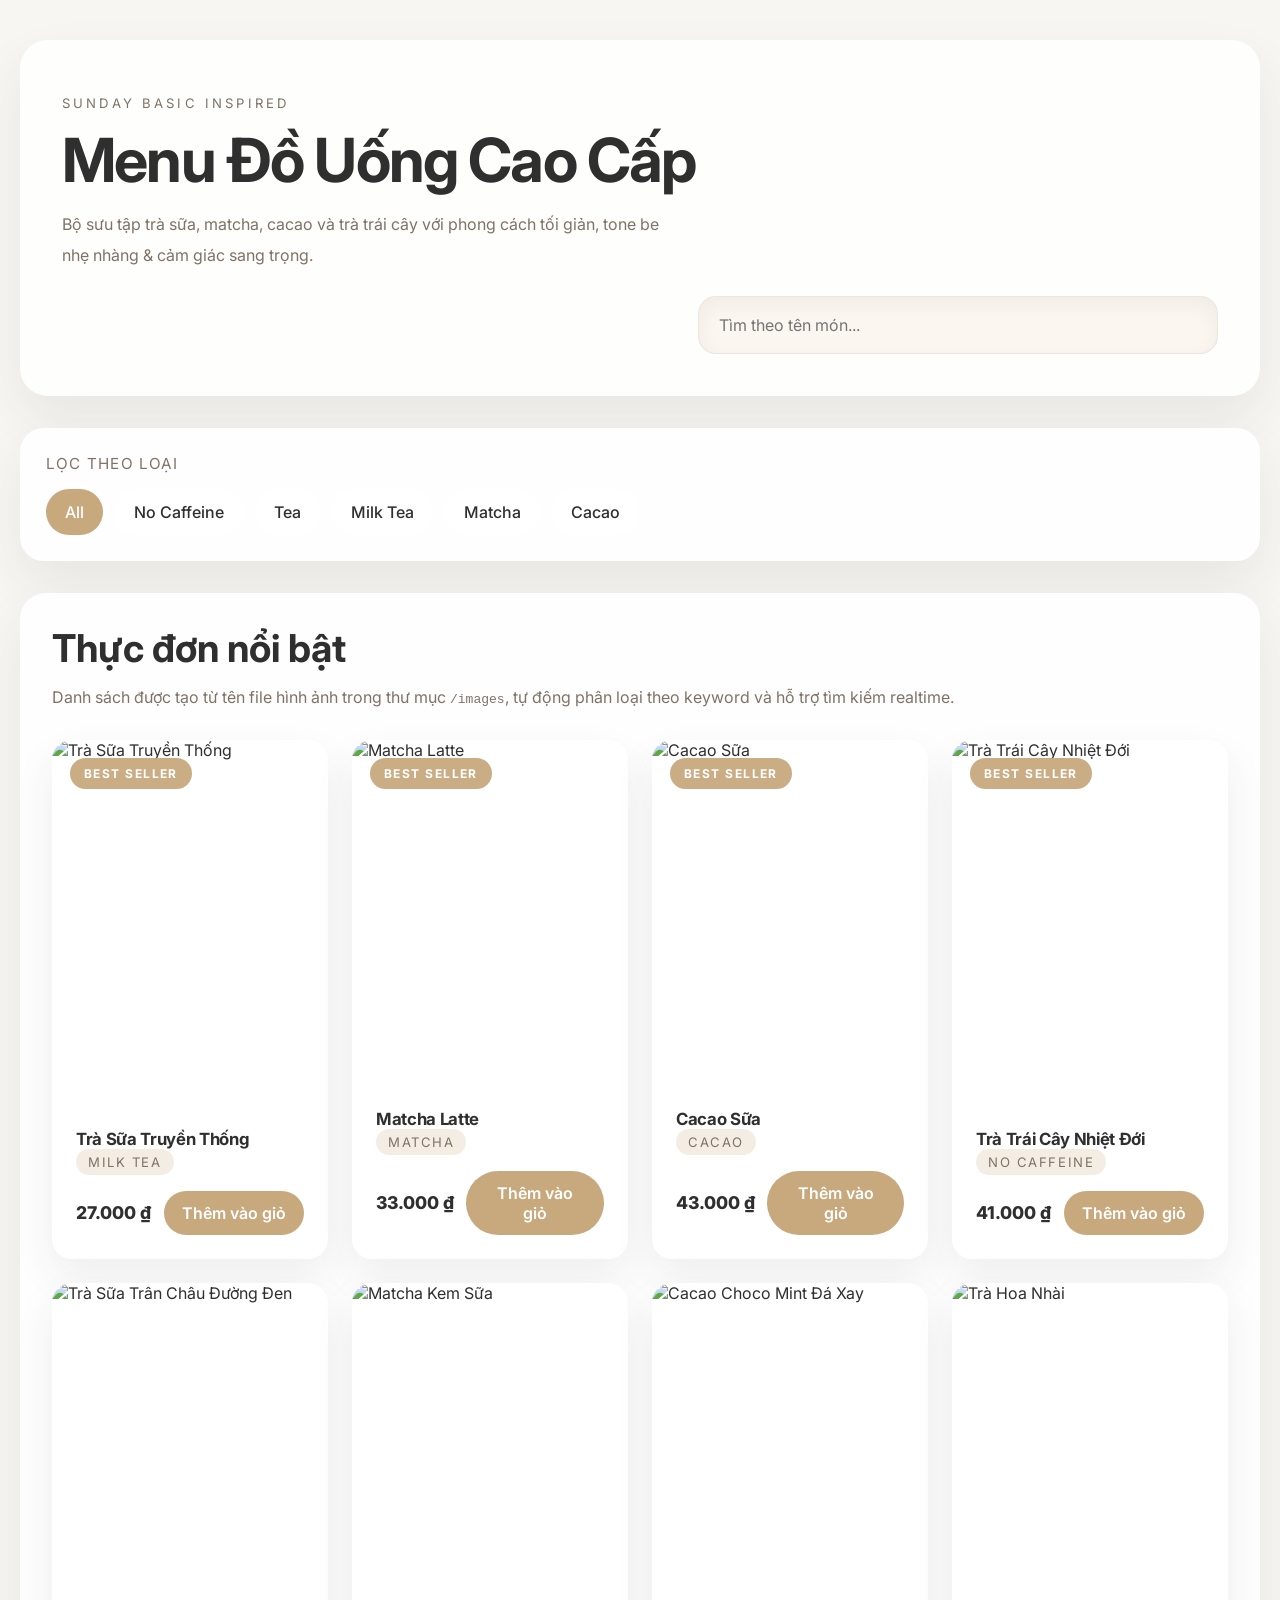
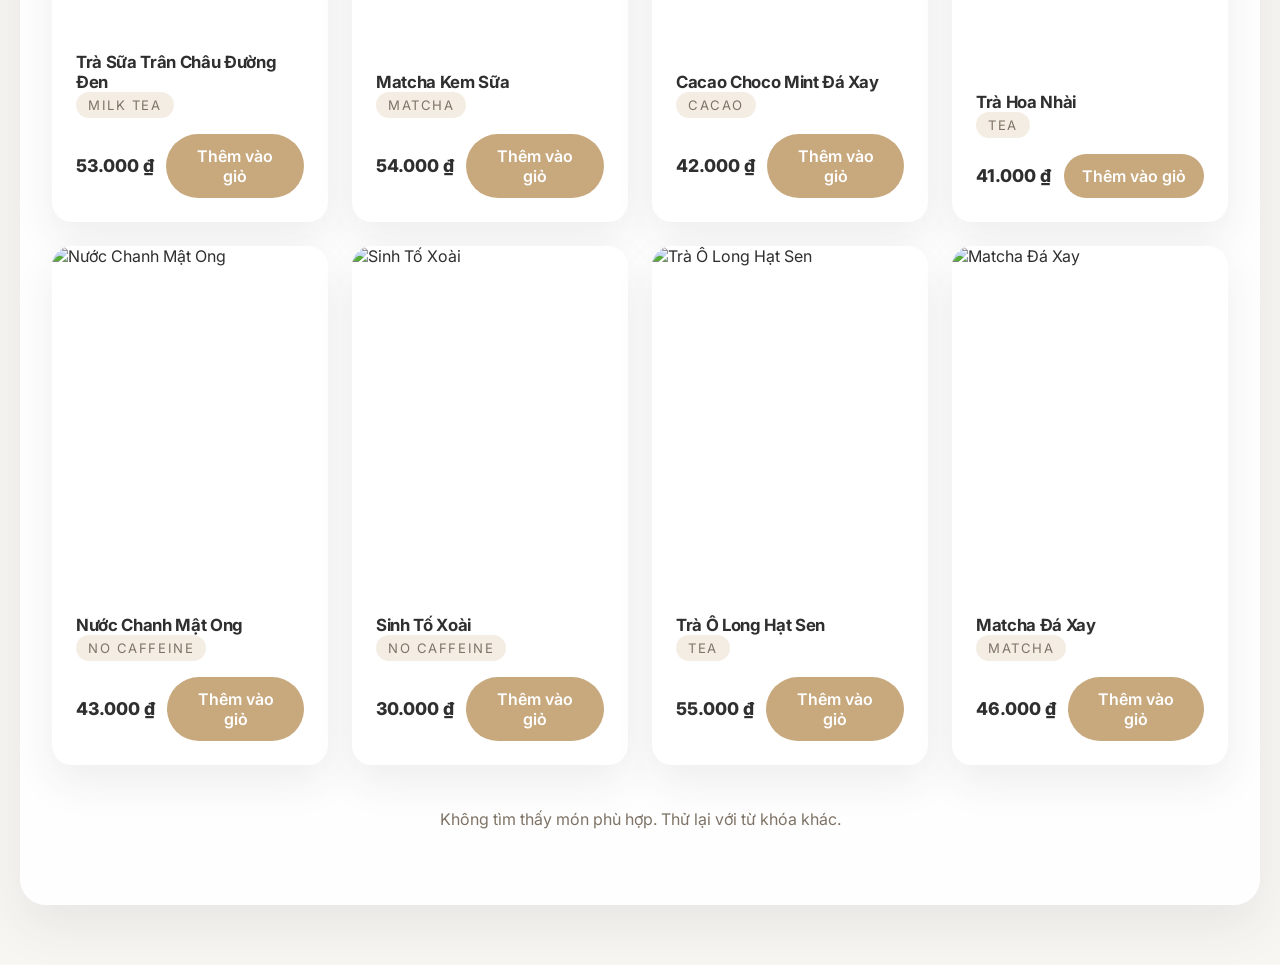
==== drink-menu/index.html @ 52949592 "commit final project hfegwe" ====
<!DOCTYPE html>
<html lang="vi">
<head>
  <meta charset="UTF-8" />
  <meta http-equiv="X-UA-Compatible" content="IE=edge" />
  <meta name="viewport" content="width=device-width, initial-scale=1.0" />
  <title>SunBasic Tea | Menu Trà Sữa cao cấp</title>
  <link rel="preconnect" href="https://fonts.googleapis.com" />
  <link rel="preconnect" href="https://fonts.gstatic.com" crossorigin />
  <link href="https://fonts.googleapis.com/css2?family=Inter:wght@300;400;500;600;700&display=swap" rel="stylesheet" />
  <link rel="stylesheet" href="style.css" />
</head>
<body>
  <div class="page-shell">
    <header class="hero-panel">
      <div class="hero-copy">
        <p class="eyebrow">Sunday Basic Inspired</p>
        <h1>Menu Đồ Uống Cao Cấp</h1>
        <p class="hero-description">Bộ sưu tập trà sữa, matcha, cacao và trà trái cây với phong cách tối giản, tone be nhẹ nhàng & cảm giác sang trọng.</p>
      </div>
      <div class="hero-actions">
        <div class="search-group">
          <label for="searchInput" class="sr-only">Tìm món</label>
          <input id="searchInput" type="search" placeholder="Tìm theo tên món..." autocomplete="off" />
        </div>
      </div>
    </header>

    <section class="panel filter-panel" aria-label="Bộ lọc thực đơn">
      <div class="filter-title">Lọc theo loại</div>
      <div class="filter-group" id="filterGroup"></div>
    </section>

    <section class="panel menu-panel">
      <div class="section-header">
        <h2>Thực đơn nổi bật</h2>
        <p>Danh sách được tạo từ tên file hình ảnh trong thư mục <code>/images</code>, tự động phân loại theo keyword và hỗ trợ tìm kiếm realtime.</p>
      </div>
      <div class="menu-grid" id="menuGrid"></div>
      <div class="empty-state hidden" id="emptyState">Không tìm thấy món phù hợp. Thử lại với từ khóa khác.</div>
    </section>
  </div>

  <div class="toast" id="toast" aria-live="polite"></div>

  <script src="script.js" defer></script>
</body>
</html>
---- drink-menu/style.css ----
:root {
  --bg: #f8f6f2;
  --surface: #ffffff;
  --surface-soft: #fbf7f0;
  --text: #2f2f2f;
  --text-muted: #7e7366;
  --primary: #2f2f2f;
  --accent: #c8a97e;
  --border: rgba(47, 47, 47, 0.08);
  --shadow: 0 22px 50px rgba(47, 47, 47, 0.08);
}

* {
  box-sizing: border-box;
}

html {
  scroll-behavior: smooth;
}

body {
  margin: 0;
  min-height: 100vh;
  font-family: 'Inter', sans-serif;
  background: var(--bg);
  color: var(--text);
}

img {
  display: block;
  width: 100%;
  height: auto;
}

button,
input {
  font: inherit;
}

.sr-only {
  position: absolute;
  width: 1px;
  height: 1px;
  padding: 0;
  margin: -1px;
  overflow: hidden;
  clip: rect(0, 0, 0, 0);
  white-space: nowrap;
  border: 0;
}

.page-shell {
  width: min(1240px, calc(100% - 36px));
  margin: 0 auto;
  padding: 40px 0 60px;
}

.hero-panel {
  display: grid;
  gap: 26px;
  padding: 42px;
  border-radius: 28px;
  background: rgba(255, 255, 255, 0.88);
  box-shadow: var(--shadow);
  overflow: hidden;
}

.hero-copy {
  max-width: 680px;
}

.eyebrow {
  font-size: 0.82rem;
  letter-spacing: 0.24em;
  text-transform: uppercase;
  color: var(--text-muted);
  margin-bottom: 18px;
}

.hero-panel h1 {
  margin: 0 0 18px;
  font-size: clamp(2.6rem, 5vw, 3.8rem);
  line-height: 1.02;
  letter-spacing: -0.03em;
}

.hero-description {
  margin: 0;
  max-width: 620px;
  color: var(--text-muted);
  font-size: 1rem;
  line-height: 1.9;
}

.hero-actions {
  display: flex;
  justify-content: flex-end;
  align-items: center;
}

.search-group {
  width: 100%;
  max-width: 520px;
}

#searchInput {
  width: 100%;
  border: 1px solid var(--border);
  border-radius: 18px;
  padding: 18px 20px;
  background: var(--surface-soft);
  color: var(--text);
  box-shadow: inset 0 7px 20px rgba(47, 47, 47, 0.05);
  outline: none;
  transition: border-color 0.2s ease, box-shadow 0.2s ease;
}

#searchInput:focus {
  border-color: var(--accent);
  box-shadow: 0 0 0 3px rgba(200, 169, 126, 0.12);
}

.filter-panel {
  margin-top: 32px;
  padding: 26px;
  border-radius: 24px;
  background: rgba(255, 255, 255, 0.92);
  box-shadow: var(--shadow);
}

.filter-title {
  margin: 0 0 16px;
  color: var(--text-muted);
  font-size: 0.95rem;
  letter-spacing: 0.08em;
  text-transform: uppercase;
}

.filter-group {
  display: flex;
  flex-wrap: wrap;
  gap: 12px;
}

.filter-btn {
  border: 1px solid transparent;
  border-radius: 999px;
  padding: 12px 18px;
  background: var(--surface);
  color: var(--text);
  font-weight: 500;
  cursor: pointer;
  transition: transform 0.22s ease, background 0.22s ease, border-color 0.22s ease;
}

.filter-btn:hover {
  transform: translateY(-1px);
}

.filter-btn.active {
  color: #fff;
  background: var(--accent);
  border-color: rgba(200, 169, 126, 0.25);
}

.menu-panel {
  margin-top: 32px;
  padding: 32px;
  border-radius: 26px;
  background: rgba(255, 255, 255, 0.95);
  box-shadow: var(--shadow);
}

.section-header {
  margin-bottom: 28px;
}

.section-header h2 {
  margin: 0 0 12px;
  font-size: clamp(2rem, 3vw, 2.6rem);
}

.section-header p {
  margin: 0;
  color: var(--text-muted);
  line-height: 1.8;
}

.menu-grid {
  display: grid;
  grid-template-columns: repeat(4, minmax(0, 1fr));
  gap: 24px;
}

.menu-card {
  position: relative;
  display: grid;
  grid-template-rows: 1fr auto;
  border-radius: 20px;
  overflow: hidden;
  background: #fff;
  box-shadow: 0 18px 40px rgba(47, 47, 47, 0.08);
  transform: translateY(0);
  opacity: 0;
  animation: fadeInUp 0.6s ease forwards;
}

.menu-card:nth-child(1) { animation-delay: 0.05s; }
.menu-card:nth-child(2) { animation-delay: 0.1s; }
.menu-card:nth-child(3) { animation-delay: 0.15s; }
.menu-card:nth-child(4) { animation-delay: 0.2s; }
.menu-card:nth-child(5) { animation-delay: 0.25s; }
.menu-card:nth-child(6) { animation-delay: 0.3s; }
.menu-card:nth-child(7) { animation-delay: 0.35s; }
.menu-card:nth-child(8) { animation-delay: 0.4s; }

.menu-card:hover {
  transform: translateY(-6px);
  box-shadow: 0 30px 60px rgba(47, 47, 47, 0.12);
}

.card-image {
  overflow: hidden;
}

.card-image img {
  width: 100%;
  aspect-ratio: 4 / 5;
  object-fit: cover;
  display: block;
  transition: transform 0.4s ease;
}

.menu-card:hover .card-image img {
  transform: scale(1.05);
}

.card-body {
  display: grid;
  gap: 16px;
  padding: 24px;
}

.card-title {
  margin: 0;
  font-size: 1.05rem;
  font-weight: 700;
  letter-spacing: -0.02em;
}

.card-tag {
  display: inline-flex;
  padding: 5px 12px;
  border-radius: 999px;
  background: #f4ede4;
  color: var(--text-muted);
  font-size: 0.82rem;
  text-transform: uppercase;
  letter-spacing: 0.12em;
}

.card-actions {
  display: flex;
  justify-content: space-between;
  align-items: center;
  gap: 12px;
}

.card-price {
  font-size: 1.1rem;
  font-weight: 800;
}

.btn-add {
  border: none;
  border-radius: 999px;
  padding: 12px 18px;
  background: var(--accent);
  color: #fff;
  font-weight: 600;
  cursor: pointer;
  transition: transform 0.2s ease, box-shadow 0.2s ease;
}

.btn-add:hover {
  transform: translateY(-1px);
  box-shadow: 0 14px 28px rgba(200, 169, 126, 0.25);
}

.badge {
  position: absolute;
  top: 18px;
  left: 18px;
  padding: 8px 14px;
  border-radius: 999px;
  background: rgba(200, 169, 126, 0.95);
  color: #fff;
  font-size: 0.75rem;
  font-weight: 700;
  letter-spacing: 0.12em;
  text-transform: uppercase;
}

.empty-state {
  padding: 44px 20px;
  text-align: center;
  color: var(--text-muted);
  font-size: 1rem;
}

.toast {
  position: fixed;
  right: 24px;
  bottom: 24px;
  max-width: 320px;
  padding: 16px 20px;
  border-radius: 999px;
  background: rgba(47, 47, 47, 0.94);
  color: #fff;
  opacity: 0;
  transform: translateY(20px);
  transition: opacity 0.25s ease, transform 0.25s ease;
  pointer-events: none;
  z-index: 10;
}

.toast.visible {
  opacity: 1;
  transform: translateY(0);
}

@keyframes fadeInUp {
  from {
    opacity: 0;
    transform: translateY(20px);
  }
  to {
    opacity: 1;
    transform: translateY(0);
  }
}

@media (max-width: 960px) {
  .menu-grid {
    grid-template-columns: repeat(2, minmax(0, 1fr));
  }
}

@media (max-width: 680px) {
  .page-shell {
    width: min(100%, calc(100% - 24px));
  }

  .hero-panel,
  .filter-panel,
  .menu-panel {
    padding: 24px;
  }

  .hero-actions {
    justify-content: flex-start;
  }

  .menu-grid {
    grid-template-columns: 1fr;
    gap: 20px;
  }
}
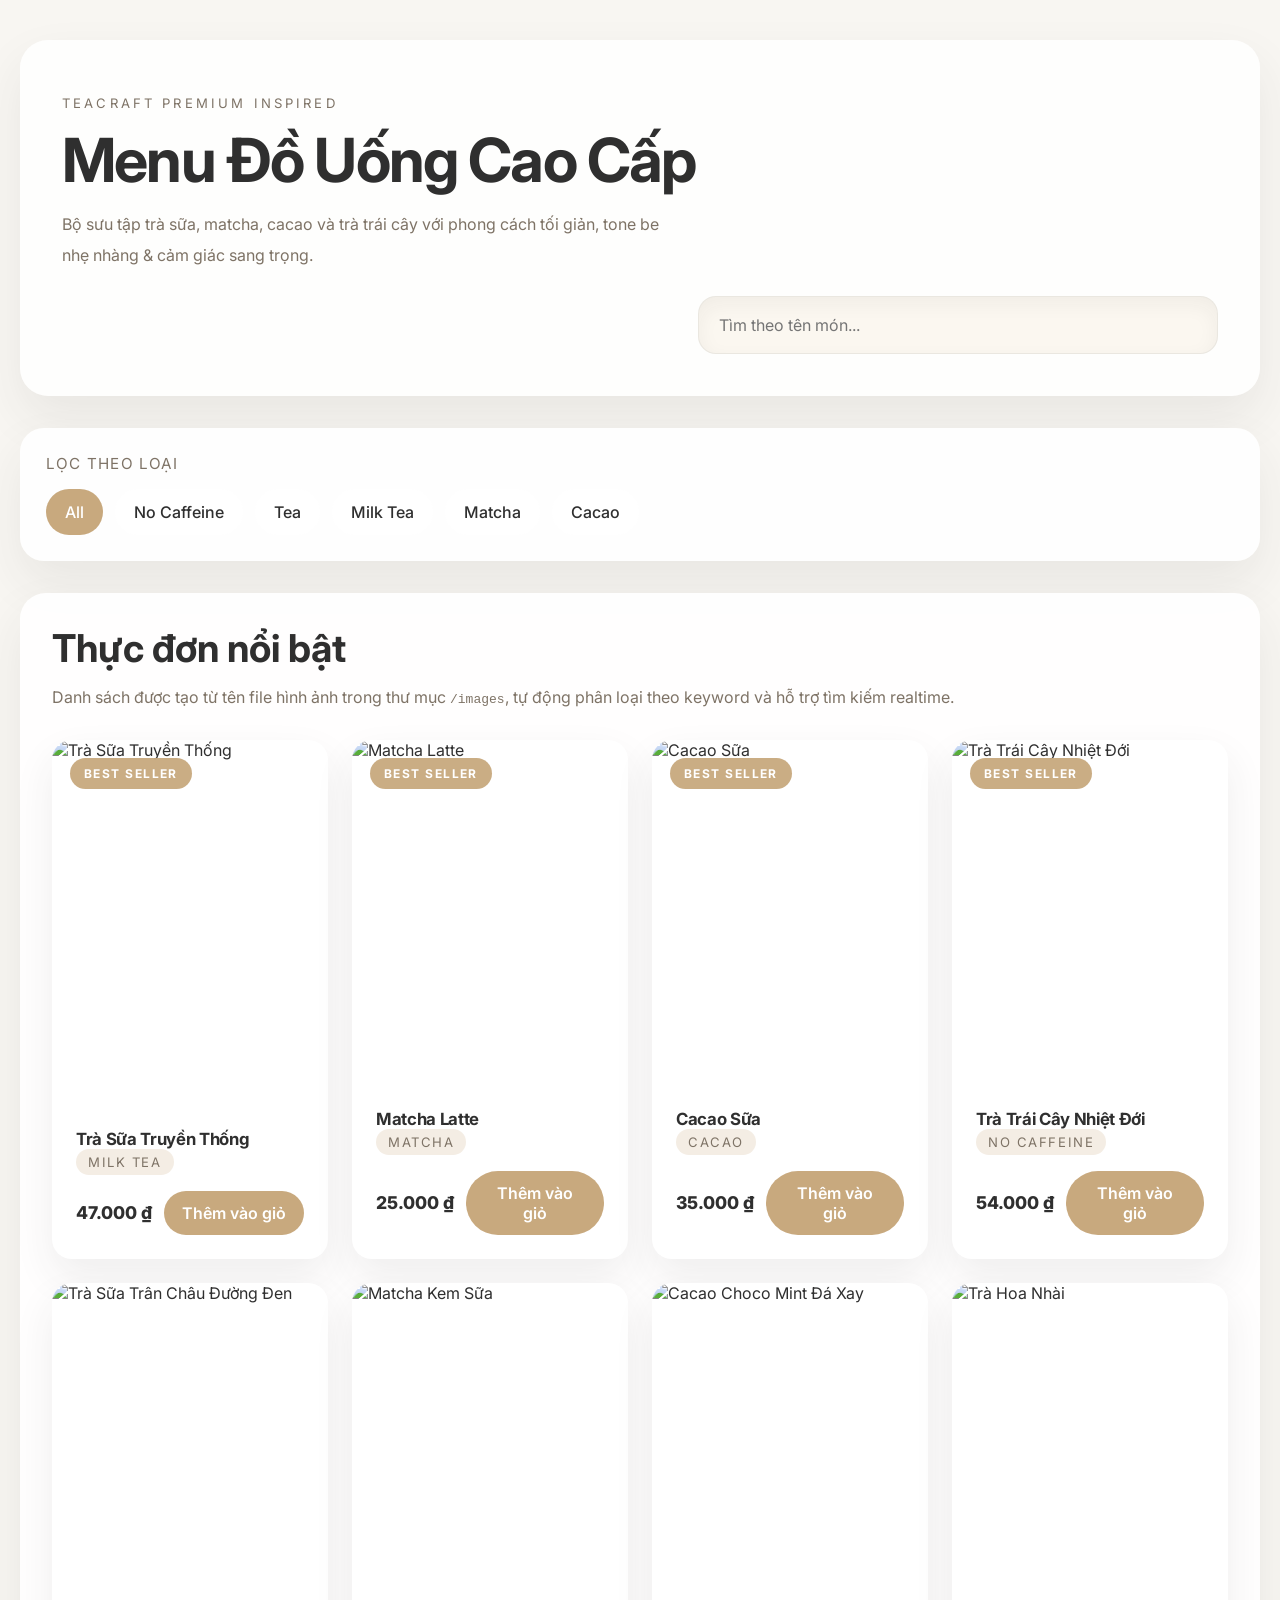
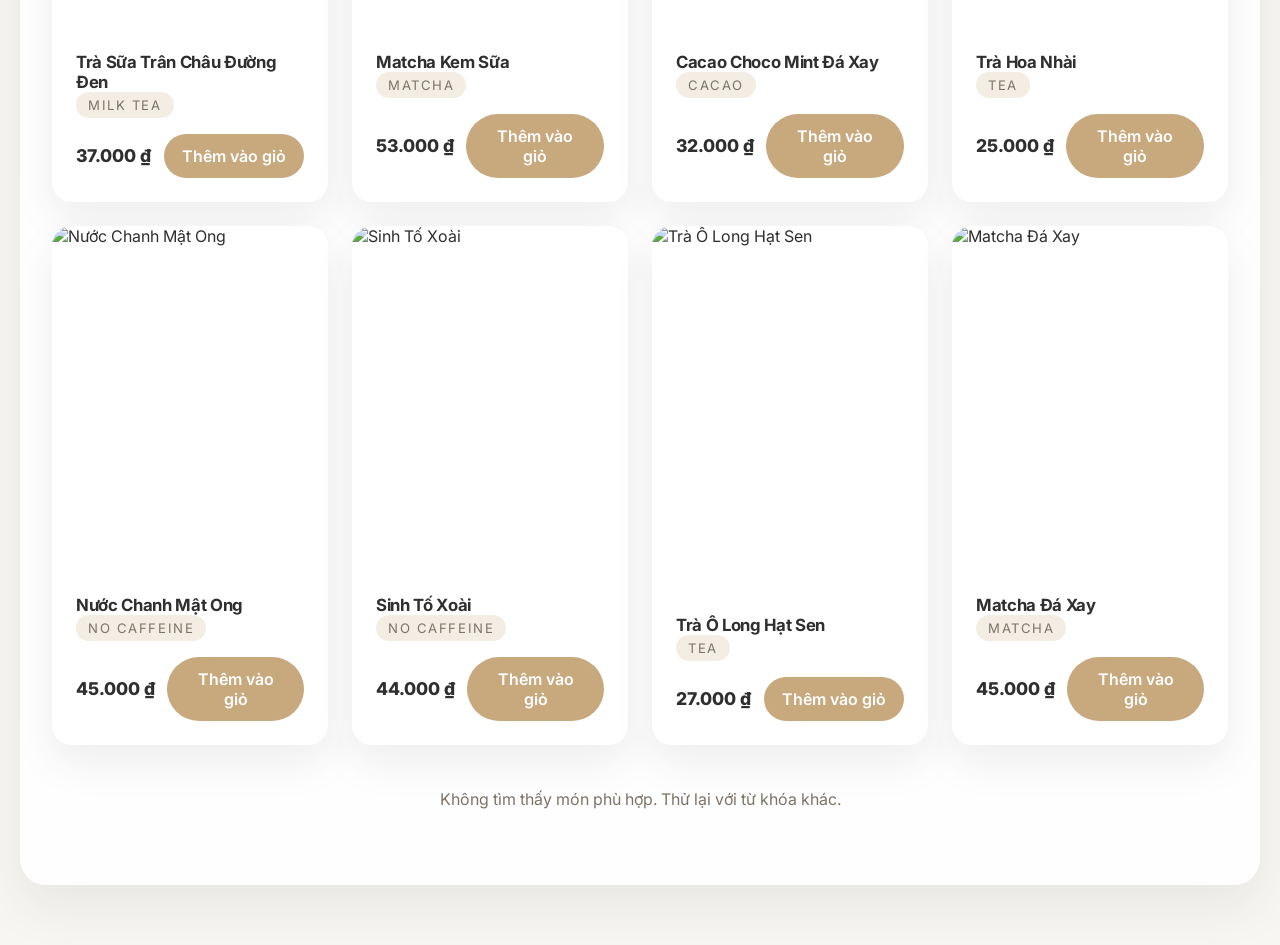
==== commit 9cf58790: "Update index.html" ====
--- a/drink-menu/index.html
+++ b/drink-menu/index.html
@@ -4,7 +4,7 @@
   <meta charset="UTF-8" />
   <meta http-equiv="X-UA-Compatible" content="IE=edge" />
   <meta name="viewport" content="width=device-width, initial-scale=1.0" />
-  <title>SunBasic Tea | Menu Trà Sữa cao cấp</title>
+  <title>TeaCraft | Menu Trà Sữa cao cấp</title>
   <link rel="preconnect" href="https://fonts.googleapis.com" />
   <link rel="preconnect" href="https://fonts.gstatic.com" crossorigin />
   <link href="https://fonts.googleapis.com/css2?family=Inter:wght@300;400;500;600;700&display=swap" rel="stylesheet" />
@@ -14,7 +14,7 @@
   <div class="page-shell">
     <header class="hero-panel">
       <div class="hero-copy">
-        <p class="eyebrow">Sunday Basic Inspired</p>
+        <p class="eyebrow">TeaCraft Premium Inspired</p>
         <h1>Menu Đồ Uống Cao Cấp</h1>
         <p class="hero-description">Bộ sưu tập trà sữa, matcha, cacao và trà trái cây với phong cách tối giản, tone be nhẹ nhàng & cảm giác sang trọng.</p>
       </div>
